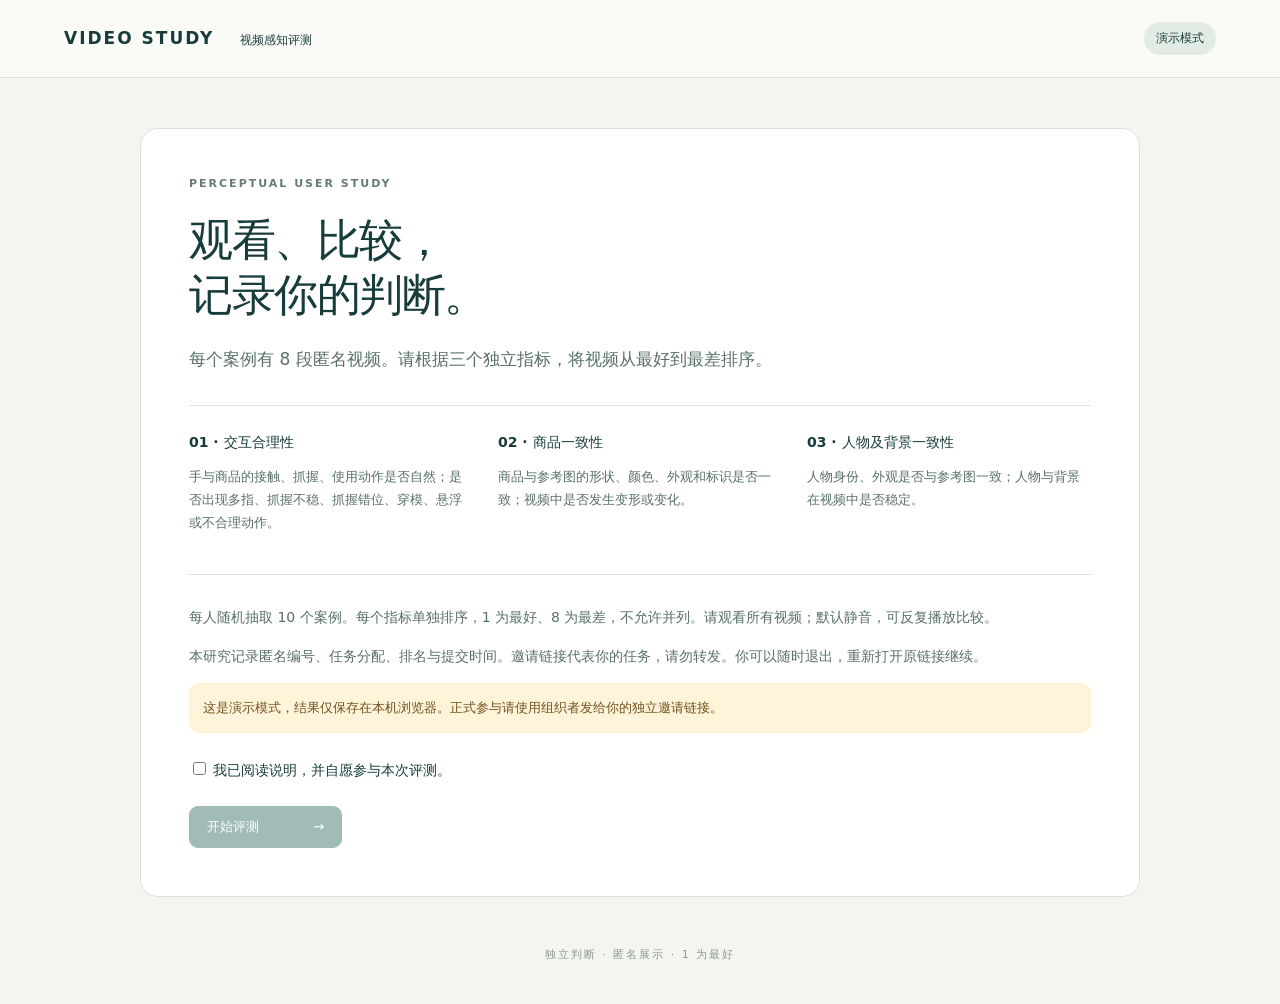
==== index.html @ 07107802 "Preload case videos and enable looping playback" ====
<!doctype html><html lang="zh-CN"><head><meta charset="utf-8"><meta name="viewport" content="width=device-width,initial-scale=1"><meta name="referrer" content="no-referrer"><title>视频感知评测 · Video Study</title><link rel="stylesheet" href="style.css"></head><body>
<header><a class="brand" href="index.html">VIDEO STUDY <span>视频感知评测</span></a><span id="mode" class="pill">连接中</span></header>
<main><section id="welcome" class="welcome panel"><div class="eyebrow">PERCEPTUAL USER STUDY</div><h1>观看、比较，<br>记录你的判断。</h1><p class="lead">每个案例有 8 段匿名视频。请根据三个独立指标，将视频从最好到最差排序。</p><div class="criteria"><article><b>01 · 交互合理性</b><p>手与商品的接触、抓握、使用动作是否自然；是否出现多指、抓握不稳、抓握错位、穿模、悬浮或不合理动作。</p></article><article><b>02 · 商品一致性</b><p>商品与参考图的形状、颜色、外观和标识是否一致；视频中是否发生变形或变化。</p></article><article><b>03 · 人物及背景一致性</b><p>人物身份、外观是否与参考图一致；人物与背景在视频中是否稳定。</p></article></div><p>每人随机抽取 10 个案例。每个指标单独排序，1 为最好、8 为最差，不允许并列。请观看所有视频；默认静音，可反复播放比较。</p><p>本研究记录匿名编号、任务分配、排名与提交时间。邀请链接代表你的任务，请勿转发。你可以随时退出，重新打开原链接继续。</p><div id="setup-note" class="notice" hidden></div><label class="consent"><input id="consent" type="checkbox"> 我已阅读说明，并自愿参与本次评测。</label><button id="start" class="primary" disabled>开始评测 <span>→</span></button></section>
<section id="study" hidden><div class="study-top"><div><div class="eyebrow" id="participant"></div><h1 id="case-title">案例 01</h1></div><div class="progress-box"><span id="progress-text"></span><progress id="progress" max="10" value="0"></progress></div></div><nav id="steps" aria-label="案例导航"></nav><div class="references panel"><div><span class="eyebrow">人物 / 背景参考</span><img id="human-ref" alt="人物和背景参考图"></div><div><span class="eyebrow">商品参考</span><img id="object-ref" alt="商品参考图"></div><div class="prompt"><span class="eyebrow">动作描述</span><p id="prompt"></p><button id="preload-all">预加载本例全部视频</button><button id="play-all">同步循环播放全部</button><button id="pause-all">暂停全部</button><p id="media-status" class="muted" role="status" aria-live="polite">可先预加载本例 8 段视频，再同步循环播放。</p><p class="muted">视频默认静音并循环播放；同步播放将从头开始。请在完整观看后，根据参考图独立判断。</p></div></div><div id="videos" class="videos"></div><div class="ranking-intro"><h2>分别完成三个排名</h2><p>每行从最好到最差选择 A–H，或使用“选为下一名”。三个指标互相独立。</p></div><div id="rankings" class="rankings"></div><div class="case-footer panel"><button id="prev">← 上一例</button><span id="save-status" role="status" aria-live="polite"></span><button id="next" class="primary">保存并继续 →</button></div><div class="finish-bar"><button id="download">下载我的答案备份</button><button id="finish" class="primary" disabled>最终提交全部结果</button></div></section>
<section id="done" class="panel welcome" hidden><div class="eyebrow">STUDY COMPLETE</div><h1>谢谢你的参与。</h1><p id="done-text"></p><button id="done-download">下载我的答案备份</button></section><p id="error" role="alert" hidden></p><footer>独立判断 · 匿名展示 · 1 为最好</footer></main><script src="config.js"></script><script src="cases.js"></script><script src="app.js?v=20261114-preload-loop"></script></body></html>
---- style.css ----
:root{font-family:Inter,"Noto Sans SC",system-ui,sans-serif;color:#183c3b;background:#f4f5f0;font-synthesis:none;--green:#17584e;--line:#dce2d9}*{box-sizing:border-box}body{margin:0}header{height:78px;padding:0 5%;display:flex;align-items:center;justify-content:space-between;border-bottom:1px solid var(--line);background:#fafbf7}.brand{font-size:17px;letter-spacing:2px;font-weight:800;text-decoration:none;color:inherit}.brand span{font-size:12px;letter-spacing:0;font-weight:400;margin-left:18px}.pill{font-size:12px;background:#e2ece5;padding:8px 12px;border-radius:30px}main{max-width:1450px;margin:42px auto;padding:0 28px}.panel{background:#fff;border:1px solid var(--line);border-radius:18px;padding:26px}.welcome{max-width:1000px;margin:50px auto;padding:48px}.eyebrow{font-size:11px;letter-spacing:2px;font-weight:700;color:#647d70}h1{font-size:44px;line-height:1.25;letter-spacing:-1.5px;margin:22px 0}h2{font-size:23px}p{font-size:14px;line-height:1.8;color:#58706a}.lead{font-size:17px;max-width:620px}.criteria{display:grid;grid-template-columns:repeat(3,1fr);gap:25px;border-block:1px solid var(--line);padding:26px 0;margin:30px 0}.criteria b{font-size:14px}.criteria p{font-size:13px}.consent{display:block;margin:26px 0;font-size:14px}input{accent-color:var(--green)}button{border:1px solid #cbd6cc;background:white;color:#254f45;border-radius:9px;padding:11px 17px;font:inherit;font-size:13px;cursor:pointer;transition:.15s}button:hover{background:#eef4ed}button:disabled{opacity:.4;cursor:not-allowed}.primary{background:var(--green);color:white;border-color:var(--green)}.primary:hover{background:#227064}.primary span{margin-left:50px}.notice{border-radius:9px;padding:14px;background:#fff3d9;color:#71531e;font-size:13px;line-height:1.7}.study-top{display:flex;justify-content:space-between;align-items:center}.study-top h1{font-size:32px;margin:12px 0}.progress-box{width:210px;font-size:12px}progress{width:100%;height:7px;accent-color:var(--green);display:block;margin-top:10px}#steps{display:flex;gap:8px;margin:15px 0 24px;flex-wrap:wrap}#steps button{width:42px;padding:9px 0}#steps .active{border:2px solid var(--green)}#steps .complete{background:#dfecdf}.references{display:grid;grid-template-columns:180px 180px 1fr;gap:24px;margin-bottom:25px}.references img{display:block;width:100%;height:170px;object-fit:contain;margin-top:12px;background:#f6f7f3;border-radius:8px}.prompt p{margin:12px 0}.muted{font-size:12px;color:#77867e}.videos{display:grid;grid-template-columns:repeat(4,1fr);gap:16px}.video-card{background:white;border:1px solid var(--line);border-radius:12px;overflow:hidden}.video-label{display:flex;justify-content:space-between;padding:12px 14px;align-items:center}.video-label b{font-size:16px}.watched{font-size:11px;color:#77867e}.video-card video{display:block;width:100%;aspect-ratio:1;object-fit:contain;background:#151e1b}.ranking-intro{margin-top:36px}.ranking-intro h2{margin-bottom:8px}.rankings{display:grid;grid-template-columns:repeat(3,1fr);gap:18px}.rank-panel{padding:20px}.rank-panel h3{font-size:16px;margin:0 0 10px}.rank-panel p{font-size:12px;min-height:45px}.rank-row{display:flex;align-items:center;gap:10px;margin:8px 0}.rank-row span{font-size:12px;width:52px;color:#788b80}.rank-row select{padding:8px;flex:1;border:1px solid var(--line);border-radius:6px;background:white;color:#244e40}.quick-picks{display:flex;gap:5px;flex-wrap:wrap;margin-top:14px}.quick-picks button{padding:7px 10px}.quick-picks button.used{opacity:.35}.rank-help{font-size:11px;color:#6e7f75}.case-footer{margin-top:25px;display:flex;justify-content:space-between;align-items:center;gap:12px}#save-status{font-size:12px;color:#587061}.finish-bar{display:flex;justify-content:flex-end;gap:14px;margin-top:20px}#error{background:#ffebe8;color:#a42c22;padding:18px;border-radius:10px;position:sticky;bottom:14px;z-index:20}footer{text-align:center;font-size:11px;letter-spacing:2px;color:#8b9b8d;margin:50px 0 20px}[hidden]{display:none!important}@media(max-width:1000px){.videos{grid-template-columns:repeat(2,1fr)}.rankings{grid-template-columns:1fr}.rank-panel p{min-height:0}}@media(max-width:650px){header{height:65px}.brand span{display:none}main{padding:0 14px;margin-top:24px}.welcome{padding:25px;margin-top:20px}h1{font-size:34px}.criteria{grid-template-columns:1fr;gap:10px}.references{grid-template-columns:1fr 1fr;padding:16px;gap:14px}.prompt{grid-column:1/-1}.references img{height:140px}.study-top{gap:15px}.progress-box{width:140px}.videos{gap:10px}.video-label{padding:9px}.case-footer{flex-wrap:wrap;padding:16px}.finish-bar{flex-direction:column}}

.prompt button{margin:0 6px 8px 0}#media-status{min-height:1.8em}
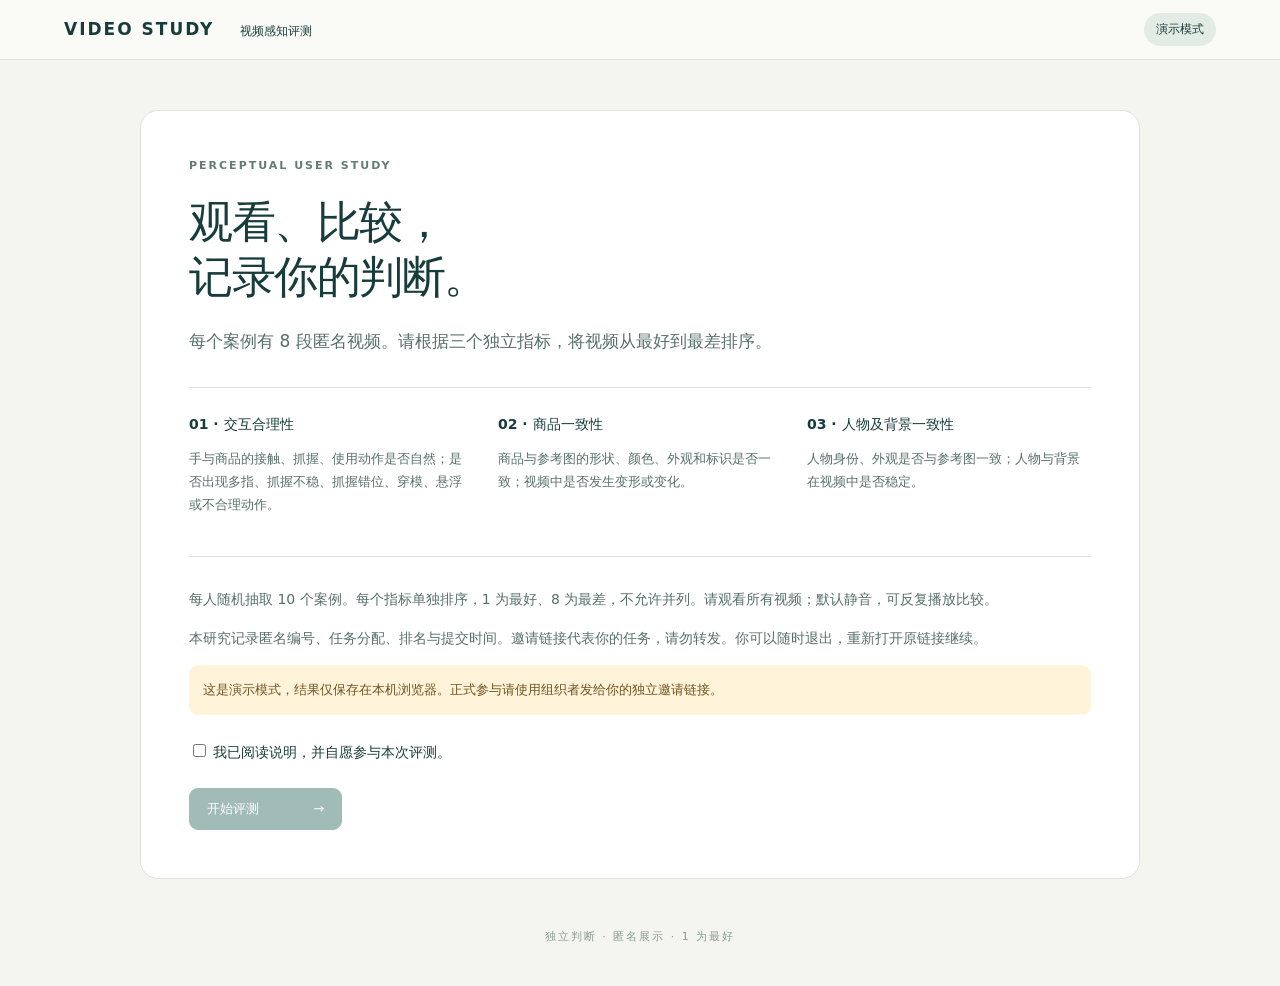
==== commit e1891665: "Place reference sidebar beside two rows of study videos" ====
--- a/index.html
+++ b/index.html
@@ -1,5 +1,5 @@
-<!doctype html><html lang="zh-CN"><head><meta charset="utf-8"><meta name="viewport" content="width=device-width,initial-scale=1"><meta name="referrer" content="no-referrer"><title>视频感知评测 · Video Study</title><link rel="stylesheet" href="style.css"></head><body>
+<!doctype html><html lang="zh-CN"><head><meta charset="utf-8"><meta name="viewport" content="width=device-width,initial-scale=1"><meta name="referrer" content="no-referrer"><title>视频感知评测 · Video Study</title><link rel="stylesheet" href="style.css?v=20261114-side-references"></head><body>
 <header><a class="brand" href="index.html">VIDEO STUDY <span>视频感知评测</span></a><span id="mode" class="pill">连接中</span></header>
 <main><section id="welcome" class="welcome panel"><div class="eyebrow">PERCEPTUAL USER STUDY</div><h1>观看、比较，<br>记录你的判断。</h1><p class="lead">每个案例有 8 段匿名视频。请根据三个独立指标，将视频从最好到最差排序。</p><div class="criteria"><article><b>01 · 交互合理性</b><p>手与商品的接触、抓握、使用动作是否自然；是否出现多指、抓握不稳、抓握错位、穿模、悬浮或不合理动作。</p></article><article><b>02 · 商品一致性</b><p>商品与参考图的形状、颜色、外观和标识是否一致；视频中是否发生变形或变化。</p></article><article><b>03 · 人物及背景一致性</b><p>人物身份、外观是否与参考图一致；人物与背景在视频中是否稳定。</p></article></div><p>每人随机抽取 10 个案例。每个指标单独排序，1 为最好、8 为最差，不允许并列。请观看所有视频；默认静音，可反复播放比较。</p><p>本研究记录匿名编号、任务分配、排名与提交时间。邀请链接代表你的任务，请勿转发。你可以随时退出，重新打开原链接继续。</p><div id="setup-note" class="notice" hidden></div><label class="consent"><input id="consent" type="checkbox"> 我已阅读说明，并自愿参与本次评测。</label><button id="start" class="primary" disabled>开始评测 <span>→</span></button></section>
-<section id="study" hidden><div class="study-top"><div><div class="eyebrow" id="participant"></div><h1 id="case-title">案例 01</h1></div><div class="progress-box"><span id="progress-text"></span><progress id="progress" max="10" value="0"></progress></div></div><nav id="steps" aria-label="案例导航"></nav><div class="references panel"><div><span class="eyebrow">人物 / 背景参考</span><img id="human-ref" alt="人物和背景参考图"></div><div><span class="eyebrow">商品参考</span><img id="object-ref" alt="商品参考图"></div><div class="prompt"><span class="eyebrow">动作描述</span><p id="prompt"></p><button id="preload-all">预加载本例全部视频</button><button id="play-all">同步循环播放全部</button><button id="pause-all">暂停全部</button><p id="media-status" class="muted" role="status" aria-live="polite">可先预加载本例 8 段视频，再同步循环播放。</p><p class="muted">视频默认静音并循环播放；同步播放将从头开始。请在完整观看后，根据参考图独立判断。</p></div></div><div id="videos" class="videos"></div><div class="ranking-intro"><h2>分别完成三个排名</h2><p>每行从最好到最差选择 A–H，或使用“选为下一名”。三个指标互相独立。</p></div><div id="rankings" class="rankings"></div><div class="case-footer panel"><button id="prev">← 上一例</button><span id="save-status" role="status" aria-live="polite"></span><button id="next" class="primary">保存并继续 →</button></div><div class="finish-bar"><button id="download">下载我的答案备份</button><button id="finish" class="primary" disabled>最终提交全部结果</button></div></section>
-<section id="done" class="panel welcome" hidden><div class="eyebrow">STUDY COMPLETE</div><h1>谢谢你的参与。</h1><p id="done-text"></p><button id="done-download">下载我的答案备份</button></section><p id="error" role="alert" hidden></p><footer>独立判断 · 匿名展示 · 1 为最好</footer></main><script src="config.js"></script><script src="cases.js"></script><script src="app.js?v=20261114-preload-loop"></script></body></html>
+<section id="study" hidden><div class="study-top"><div><div class="eyebrow" id="participant"></div><h1 id="case-title">案例 01</h1></div><div class="progress-box"><span id="progress-text"></span><progress id="progress" max="10" value="0"></progress></div></div><nav id="steps" aria-label="案例导航"></nav><div class="media-controls"><button id="preload-all">预加载本例全部视频</button><button id="play-all">同步循环播放全部</button><button id="pause-all">暂停全部</button><p id="media-status" class="muted" role="status" aria-live="polite">可先预加载本例 8 段视频，再同步循环播放。</p><p class="muted">视频默认静音并循环播放；同步播放将从头开始。请在完整观看后，根据参考图独立判断。</p></div><div class="comparison-grid"><div class="references panel"><div><span class="eyebrow">人物 / 背景参考</span><img id="human-ref" alt="人物和背景参考图"></div><div><span class="eyebrow">商品参考</span><img id="object-ref" alt="商品参考图"></div></div><div id="videos" class="videos"></div></div><div class="ranking-intro"><h2>分别完成三个排名</h2><p>每行从最好到最差选择 A–H，或使用“选为下一名”。三个指标互相独立。</p></div><div id="rankings" class="rankings"></div><div class="case-footer panel"><button id="prev">← 上一例</button><span id="save-status" role="status" aria-live="polite"></span><button id="next" class="primary">保存并继续 →</button></div><div class="finish-bar"><button id="download">下载我的答案备份</button><button id="finish" class="primary" disabled>最终提交全部结果</button></div></section>
+<section id="done" class="panel welcome" hidden><div class="eyebrow">STUDY COMPLETE</div><h1>谢谢你的参与。</h1><p id="done-text"></p><button id="done-download">下载我的答案备份</button></section><p id="error" role="alert" hidden></p><footer>独立判断 · 匿名展示 · 1 为最好</footer></main><script src="config.js"></script><script src="cases.js"></script><script src="app.js?v=20261114-side-references"></script></body></html>
--- a/style.css
+++ b/style.css
@@ -1,3 +1,29 @@
-:root{font-family:Inter,"Noto Sans SC",system-ui,sans-serif;color:#183c3b;background:#f4f5f0;font-synthesis:none;--green:#17584e;--line:#dce2d9}*{box-sizing:border-box}body{margin:0}header{height:78px;padding:0 5%;display:flex;align-items:center;justify-content:space-between;border-bottom:1px solid var(--line);background:#fafbf7}.brand{font-size:17px;letter-spacing:2px;font-weight:800;text-decoration:none;color:inherit}.brand span{font-size:12px;letter-spacing:0;font-weight:400;margin-left:18px}.pill{font-size:12px;background:#e2ece5;padding:8px 12px;border-radius:30px}main{max-width:1450px;margin:42px auto;padding:0 28px}.panel{background:#fff;border:1px solid var(--line);border-radius:18px;padding:26px}.welcome{max-width:1000px;margin:50px auto;padding:48px}.eyebrow{font-size:11px;letter-spacing:2px;font-weight:700;color:#647d70}h1{font-size:44px;line-height:1.25;letter-spacing:-1.5px;margin:22px 0}h2{font-size:23px}p{font-size:14px;line-height:1.8;color:#58706a}.lead{font-size:17px;max-width:620px}.criteria{display:grid;grid-template-columns:repeat(3,1fr);gap:25px;border-block:1px solid var(--line);padding:26px 0;margin:30px 0}.criteria b{font-size:14px}.criteria p{font-size:13px}.consent{display:block;margin:26px 0;font-size:14px}input{accent-color:var(--green)}button{border:1px solid #cbd6cc;background:white;color:#254f45;border-radius:9px;padding:11px 17px;font:inherit;font-size:13px;cursor:pointer;transition:.15s}button:hover{background:#eef4ed}button:disabled{opacity:.4;cursor:not-allowed}.primary{background:var(--green);color:white;border-color:var(--green)}.primary:hover{background:#227064}.primary span{margin-left:50px}.notice{border-radius:9px;padding:14px;background:#fff3d9;color:#71531e;font-size:13px;line-height:1.7}.study-top{display:flex;justify-content:space-between;align-items:center}.study-top h1{font-size:32px;margin:12px 0}.progress-box{width:210px;font-size:12px}progress{width:100%;height:7px;accent-color:var(--green);display:block;margin-top:10px}#steps{display:flex;gap:8px;margin:15px 0 24px;flex-wrap:wrap}#steps button{width:42px;padding:9px 0}#steps .active{border:2px solid var(--green)}#steps .complete{background:#dfecdf}.references{display:grid;grid-template-columns:180px 180px 1fr;gap:24px;margin-bottom:25px}.references img{display:block;width:100%;height:170px;object-fit:contain;margin-top:12px;background:#f6f7f3;border-radius:8px}.prompt p{margin:12px 0}.muted{font-size:12px;color:#77867e}.videos{display:grid;grid-template-columns:repeat(4,1fr);gap:16px}.video-card{background:white;border:1px solid var(--line);border-radius:12px;overflow:hidden}.video-label{display:flex;justify-content:space-between;padding:12px 14px;align-items:center}.video-label b{font-size:16px}.watched{font-size:11px;color:#77867e}.video-card video{display:block;width:100%;aspect-ratio:1;object-fit:contain;background:#151e1b}.ranking-intro{margin-top:36px}.ranking-intro h2{margin-bottom:8px}.rankings{display:grid;grid-template-columns:repeat(3,1fr);gap:18px}.rank-panel{padding:20px}.rank-panel h3{font-size:16px;margin:0 0 10px}.rank-panel p{font-size:12px;min-height:45px}.rank-row{display:flex;align-items:center;gap:10px;margin:8px 0}.rank-row span{font-size:12px;width:52px;color:#788b80}.rank-row select{padding:8px;flex:1;border:1px solid var(--line);border-radius:6px;background:white;color:#244e40}.quick-picks{display:flex;gap:5px;flex-wrap:wrap;margin-top:14px}.quick-picks button{padding:7px 10px}.quick-picks button.used{opacity:.35}.rank-help{font-size:11px;color:#6e7f75}.case-footer{margin-top:25px;display:flex;justify-content:space-between;align-items:center;gap:12px}#save-status{font-size:12px;color:#587061}.finish-bar{display:flex;justify-content:flex-end;gap:14px;margin-top:20px}#error{background:#ffebe8;color:#a42c22;padding:18px;border-radius:10px;position:sticky;bottom:14px;z-index:20}footer{text-align:center;font-size:11px;letter-spacing:2px;color:#8b9b8d;margin:50px 0 20px}[hidden]{display:none!important}@media(max-width:1000px){.videos{grid-template-columns:repeat(2,1fr)}.rankings{grid-template-columns:1fr}.rank-panel p{min-height:0}}@media(max-width:650px){header{height:65px}.brand span{display:none}main{padding:0 14px;margin-top:24px}.welcome{padding:25px;margin-top:20px}h1{font-size:34px}.criteria{grid-template-columns:1fr;gap:10px}.references{grid-template-columns:1fr 1fr;padding:16px;gap:14px}.prompt{grid-column:1/-1}.references img{height:140px}.study-top{gap:15px}.progress-box{width:140px}.videos{gap:10px}.video-label{padding:9px}.case-footer{flex-wrap:wrap;padding:16px}.finish-bar{flex-direction:column}}
+:root{font-family:Inter,"Noto Sans SC",system-ui,sans-serif;color:#183c3b;background:#f4f5f0;font-synthesis:none;--green:#17584e;--line:#dce2d9}*{box-sizing:border-box}body{margin:0}header{height:78px;padding:0 5%;display:flex;align-items:center;justify-content:space-between;border-bottom:1px solid var(--line);background:#fafbf7}.brand{font-size:17px;letter-spacing:2px;font-weight:800;text-decoration:none;color:inherit}.brand span{font-size:12px;letter-spacing:0;font-weight:400;margin-left:18px}.pill{font-size:12px;background:#e2ece5;padding:8px 12px;border-radius:30px}main{max-width:1450px;margin:42px auto;padding:0 28px}.panel{background:#fff;border:1px solid var(--line);border-radius:18px;padding:26px}.welcome{max-width:1000px;margin:50px auto;padding:48px}.eyebrow{font-size:11px;letter-spacing:2px;font-weight:700;color:#647d70}h1{font-size:44px;line-height:1.25;letter-spacing:-1.5px;margin:22px 0}h2{font-size:23px}p{font-size:14px;line-height:1.8;color:#58706a}.lead{font-size:17px;max-width:620px}.criteria{display:grid;grid-template-columns:repeat(3,1fr);gap:25px;border-block:1px solid var(--line);padding:26px 0;margin:30px 0}.criteria b{font-size:14px}.criteria p{font-size:13px}.consent{display:block;margin:26px 0;font-size:14px}input{accent-color:var(--green)}button{border:1px solid #cbd6cc;background:white;color:#254f45;border-radius:9px;padding:11px 17px;font:inherit;font-size:13px;cursor:pointer;transition:.15s}button:hover{background:#eef4ed}button:disabled{opacity:.4;cursor:not-allowed}.primary{background:var(--green);color:white;border-color:var(--green)}.primary:hover{background:#227064}.primary span{margin-left:50px}.notice{border-radius:9px;padding:14px;background:#fff3d9;color:#71531e;font-size:13px;line-height:1.7}.study-top{display:flex;justify-content:space-between;align-items:center}.study-top h1{font-size:32px;margin:12px 0}.progress-box{width:210px;font-size:12px}progress{width:100%;height:7px;accent-color:var(--green);display:block;margin-top:10px}#steps{display:flex;gap:8px;margin:15px 0 24px;flex-wrap:wrap}#steps button{width:42px;padding:9px 0}#steps .active{border:2px solid var(--green)}#steps .complete{background:#dfecdf}.references{display:grid;grid-template-columns:repeat(2,minmax(0,1fr));gap:24px;margin-bottom:25px}.references img{display:block;width:100%;height:320px;object-fit:contain;margin-top:12px;background:#f6f7f3;border-radius:8px}.media-controls{grid-column:1/-1;border-top:1px solid var(--line);padding-top:18px}.media-controls p{margin:8px 0}.muted{font-size:12px;color:#77867e}.videos{display:grid;grid-template-columns:repeat(4,1fr);gap:16px}.video-card{background:white;border:1px solid var(--line);border-radius:12px;overflow:hidden}.video-label{display:flex;justify-content:space-between;padding:12px 14px;align-items:center}.video-label b{font-size:16px}.watched{font-size:11px;color:#77867e}.video-card video{display:block;width:100%;aspect-ratio:1;object-fit:contain;background:#151e1b}.ranking-intro{margin-top:36px}.ranking-intro h2{margin-bottom:8px}.rankings{display:grid;grid-template-columns:repeat(3,1fr);gap:18px}.rank-panel{padding:20px}.rank-panel h3{font-size:16px;margin:0 0 10px}.rank-panel p{font-size:12px;min-height:45px}.rank-row{display:flex;align-items:center;gap:10px;margin:8px 0}.rank-row span{font-size:12px;width:52px;color:#788b80}.rank-row select{padding:8px;flex:1;border:1px solid var(--line);border-radius:6px;background:white;color:#244e40}.quick-picks{display:flex;gap:5px;flex-wrap:wrap;margin-top:14px}.quick-picks button{padding:7px 10px}.quick-picks button.used{opacity:.35}.rank-help{font-size:11px;color:#6e7f75}.case-footer{margin-top:25px;display:flex;justify-content:space-between;align-items:center;gap:12px}#save-status{font-size:12px;color:#587061}.finish-bar{display:flex;justify-content:flex-end;gap:14px;margin-top:20px}#error{background:#ffebe8;color:#a42c22;padding:18px;border-radius:10px;position:sticky;bottom:14px;z-index:20}footer{text-align:center;font-size:11px;letter-spacing:2px;color:#8b9b8d;margin:50px 0 20px}[hidden]{display:none!important}@media(max-width:1000px){.videos{grid-template-columns:repeat(2,1fr)}.rankings{grid-template-columns:1fr}.rank-panel p{min-height:0}}@media(max-width:650px){header{height:65px}.brand span{display:none}main{padding:0 14px;margin-top:24px}.welcome{padding:25px;margin-top:20px}h1{font-size:34px}.criteria{grid-template-columns:1fr;gap:10px}.references{grid-template-columns:1fr 1fr;padding:16px;gap:14px}.references img{height:240px}.study-top{gap:15px}.progress-box{width:140px}.videos{gap:10px}.video-label{padding:9px}.case-footer{flex-wrap:wrap;padding:16px}.finish-bar{flex-direction:column}}
 
-.prompt button{margin:0 6px 8px 0}#media-status{min-height:1.8em}
+.media-controls button{margin:0 6px 8px 0}#media-status{min-height:1.8em}
+
+/* Keep both reference images beside the two rows of anonymous videos. */
+main{max-width:1680px;margin-top:20px}
+header{height:60px}
+.study-top h1{font-size:27px;margin:6px 0}
+#steps{margin:10px 0 14px}
+.media-controls{border:0;padding:0;margin-bottom:12px}
+.media-controls p{display:inline-block;margin:0 14px 4px 0;font-size:11px}
+.media-controls button{padding:9px 13px;margin-bottom:5px}
+.comparison-grid{display:grid;grid-template-columns:clamp(180px,19vw,270px) minmax(0,1fr);gap:16px;height:clamp(380px,calc(100svh - 290px),660px)}
+.comparison-grid .references{grid-template-columns:minmax(0,1fr);grid-template-rows:repeat(2,minmax(0,1fr));gap:14px;margin:0;padding:14px;min-height:0}
+.comparison-grid .references>div{display:flex;flex-direction:column;min-height:0}
+.comparison-grid .references img{flex:1;min-height:0;height:0;margin-top:8px}
+.comparison-grid .videos{grid-template-columns:repeat(4,minmax(0,1fr));grid-template-rows:repeat(2,minmax(0,1fr));gap:12px;min-width:0;min-height:0}
+.comparison-grid .video-card{display:flex;flex-direction:column;min-width:0;min-height:0}
+.comparison-grid .video-label{padding:9px 10px;gap:4px;flex-shrink:0}
+.comparison-grid .video-card video{flex:1;min-height:0;height:0;aspect-ratio:auto}
+@media(max-width:1100px){.comparison-grid{grid-template-columns:180px minmax(0,1fr)}.comparison-grid .video-label{flex-wrap:wrap}.comparison-grid .watched{font-size:10px}}
+@media(max-width:900px){
+ .comparison-grid{grid-template-columns:minmax(0,1fr);height:auto}
+ .comparison-grid .references{grid-template-columns:repeat(2,minmax(0,1fr));grid-template-rows:auto}
+ .comparison-grid .references img{flex:none;height:240px}
+ .comparison-grid .videos{grid-template-columns:repeat(2,minmax(0,1fr));grid-template-rows:none;grid-auto-rows:auto}
+ .comparison-grid .video-card video{flex:none;height:auto;aspect-ratio:1}
+ .media-controls p{display:block}
+}
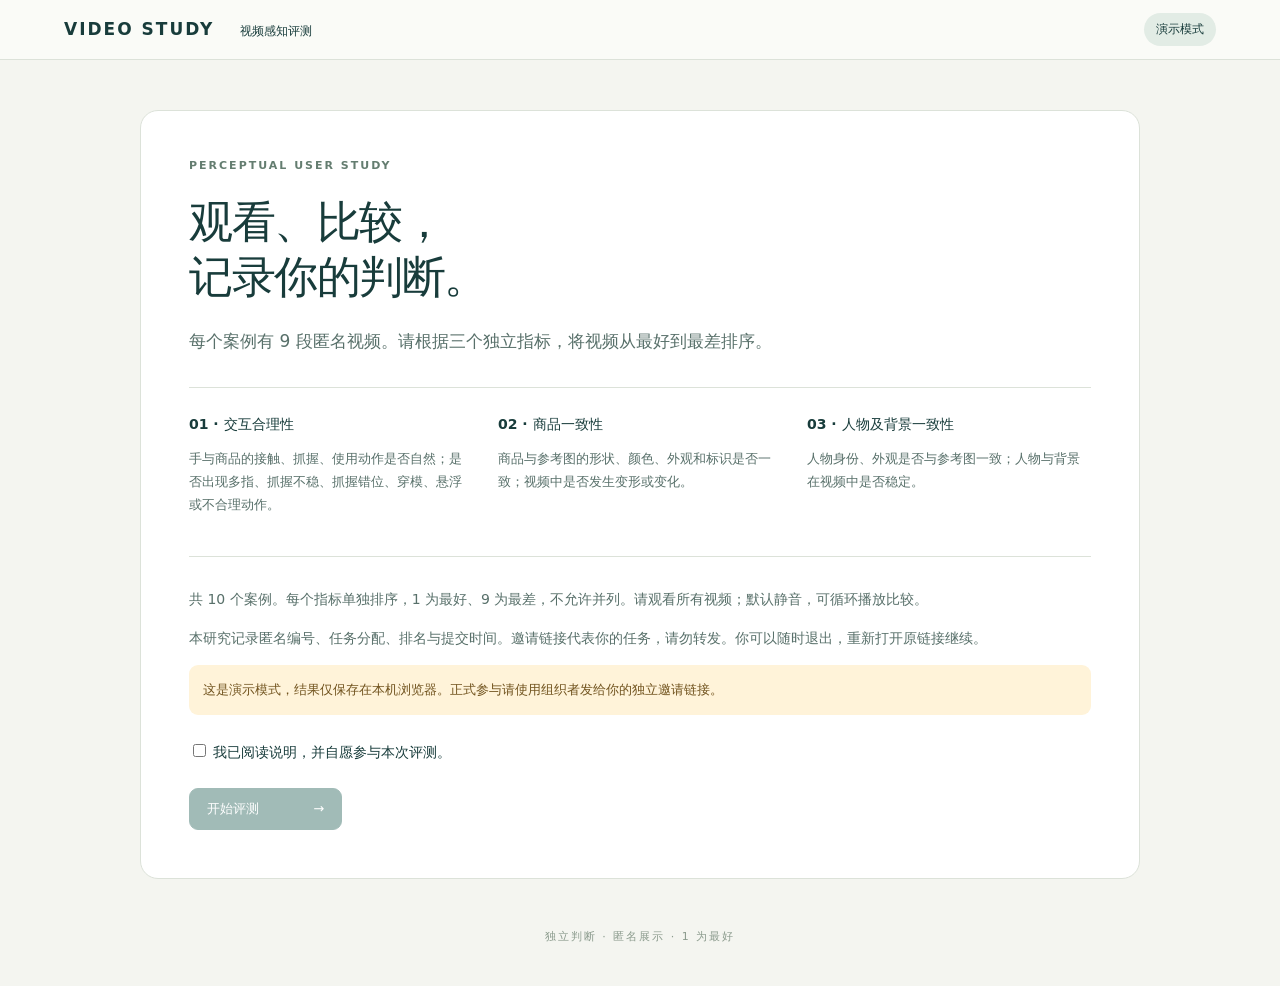
==== commit f9b22fe4: "Support separate nine-method cohort with anonymous teacher videos" ====
--- a/index.html
+++ b/index.html
@@ -1,5 +1,5 @@
-<!doctype html><html lang="zh-CN"><head><meta charset="utf-8"><meta name="viewport" content="width=device-width,initial-scale=1"><meta name="referrer" content="no-referrer"><title>视频感知评测 · Video Study</title><link rel="stylesheet" href="style.css?v=20261114-side-references"></head><body>
+<!doctype html><html lang="zh-CN"><head><meta charset="utf-8"><meta name="viewport" content="width=device-width,initial-scale=1"><meta name="referrer" content="no-referrer"><title>视频感知评测 · Video Study</title><link rel="stylesheet" href="style.css?v=20261115-methods9"></head><body>
 <header><a class="brand" href="index.html">VIDEO STUDY <span>视频感知评测</span></a><span id="mode" class="pill">连接中</span></header>
-<main><section id="welcome" class="welcome panel"><div class="eyebrow">PERCEPTUAL USER STUDY</div><h1>观看、比较，<br>记录你的判断。</h1><p class="lead">每个案例有 8 段匿名视频。请根据三个独立指标，将视频从最好到最差排序。</p><div class="criteria"><article><b>01 · 交互合理性</b><p>手与商品的接触、抓握、使用动作是否自然；是否出现多指、抓握不稳、抓握错位、穿模、悬浮或不合理动作。</p></article><article><b>02 · 商品一致性</b><p>商品与参考图的形状、颜色、外观和标识是否一致；视频中是否发生变形或变化。</p></article><article><b>03 · 人物及背景一致性</b><p>人物身份、外观是否与参考图一致；人物与背景在视频中是否稳定。</p></article></div><p>每人随机抽取 10 个案例。每个指标单独排序，1 为最好、8 为最差，不允许并列。请观看所有视频；默认静音，可反复播放比较。</p><p>本研究记录匿名编号、任务分配、排名与提交时间。邀请链接代表你的任务，请勿转发。你可以随时退出，重新打开原链接继续。</p><div id="setup-note" class="notice" hidden></div><label class="consent"><input id="consent" type="checkbox"> 我已阅读说明，并自愿参与本次评测。</label><button id="start" class="primary" disabled>开始评测 <span>→</span></button></section>
-<section id="study" hidden><div class="study-top"><div><div class="eyebrow" id="participant"></div><h1 id="case-title">案例 01</h1></div><div class="progress-box"><span id="progress-text"></span><progress id="progress" max="10" value="0"></progress></div></div><nav id="steps" aria-label="案例导航"></nav><div class="media-controls"><button id="preload-all">预加载本例全部视频</button><button id="play-all">同步循环播放全部</button><button id="pause-all">暂停全部</button><p id="media-status" class="muted" role="status" aria-live="polite">可先预加载本例 8 段视频，再同步循环播放。</p><p class="muted">视频默认静音并循环播放；同步播放将从头开始。请在完整观看后，根据参考图独立判断。</p></div><div class="comparison-grid"><div class="references panel"><div><span class="eyebrow">人物 / 背景参考</span><img id="human-ref" alt="人物和背景参考图"></div><div><span class="eyebrow">商品参考</span><img id="object-ref" alt="商品参考图"></div></div><div id="videos" class="videos"></div></div><div class="ranking-intro"><h2>分别完成三个排名</h2><p>每行从最好到最差选择 A–H，或使用“选为下一名”。三个指标互相独立。</p></div><div id="rankings" class="rankings"></div><div class="case-footer panel"><button id="prev">← 上一例</button><span id="save-status" role="status" aria-live="polite"></span><button id="next" class="primary">保存并继续 →</button></div><div class="finish-bar"><button id="download">下载我的答案备份</button><button id="finish" class="primary" disabled>最终提交全部结果</button></div></section>
-<section id="done" class="panel welcome" hidden><div class="eyebrow">STUDY COMPLETE</div><h1>谢谢你的参与。</h1><p id="done-text"></p><button id="done-download">下载我的答案备份</button></section><p id="error" role="alert" hidden></p><footer>独立判断 · 匿名展示 · 1 为最好</footer></main><script src="config.js"></script><script src="cases.js"></script><script src="app.js?v=20261114-side-references"></script></body></html>
+<main><section id="welcome" class="welcome panel"><div class="eyebrow">PERCEPTUAL USER STUDY</div><h1>观看、比较，<br>记录你的判断。</h1><p class="lead">每个案例有 8 段匿名视频。请根据三个独立指标，将视频从最好到最差排序。</p><div class="criteria"><article><b>01 · 交互合理性</b><p>手与商品的接触、抓握、使用动作是否自然；是否出现多指、抓握不稳、抓握错位、穿模、悬浮或不合理动作。</p></article><article><b>02 · 商品一致性</b><p>商品与参考图的形状、颜色、外观和标识是否一致；视频中是否发生变形或变化。</p></article><article><b>03 · 人物及背景一致性</b><p>人物身份、外观是否与参考图一致；人物与背景在视频中是否稳定。</p></article></div><p id="instructions">每人随机抽取 10 个案例。每个指标单独排序，1 为最好、8 为最差，不允许并列。请观看所有视频；默认静音，可反复播放比较。</p><p>本研究记录匿名编号、任务分配、排名与提交时间。邀请链接代表你的任务，请勿转发。你可以随时退出，重新打开原链接继续。</p><div id="setup-note" class="notice" hidden></div><label class="consent"><input id="consent" type="checkbox"> 我已阅读说明，并自愿参与本次评测。</label><button id="start" class="primary" disabled>开始评测 <span>→</span></button></section>
+<section id="study" hidden><div class="study-top"><div><div class="eyebrow" id="participant"></div><h1 id="case-title">案例 01</h1></div><div class="progress-box"><span id="progress-text"></span><progress id="progress" max="10" value="0"></progress></div></div><nav id="steps" aria-label="案例导航"></nav><div class="media-controls"><button id="preload-all">预加载本例全部视频</button><button id="play-all">同步循环播放全部</button><button id="pause-all">暂停全部</button><p id="media-status" class="muted" role="status" aria-live="polite">可先预加载本例 8 段视频，再同步循环播放。</p><p class="muted">视频默认静音并循环播放；同步播放将从头开始。请在完整观看后，根据参考图独立判断。</p></div><div class="comparison-grid"><div class="references panel"><div><span class="eyebrow">人物 / 背景参考</span><img id="human-ref" alt="人物和背景参考图"></div><div><span class="eyebrow">商品参考</span><img id="object-ref" alt="商品参考图"></div></div><div id="videos" class="videos"></div></div><div class="ranking-intro"><h2>分别完成三个排名</h2><p id="ranking-instructions">每行从最好到最差选择 A–H，或使用“选为下一名”。三个指标互相独立。</p></div><div id="rankings" class="rankings"></div><div class="case-footer panel"><button id="prev">← 上一例</button><span id="save-status" role="status" aria-live="polite"></span><button id="next" class="primary">保存并继续 →</button></div><div class="finish-bar"><button id="download">下载我的答案备份</button><button id="finish" class="primary" disabled>最终提交全部结果</button></div></section>
+<section id="done" class="panel welcome" hidden><div class="eyebrow">STUDY COMPLETE</div><h1>谢谢你的参与。</h1><p id="done-text"></p><button id="done-download">下载我的答案备份</button></section><p id="error" role="alert" hidden></p><footer>独立判断 · 匿名展示 · 1 为最好</footer></main><script src="config.js?v=20261114-backend"></script><script src="cases.js?v=20261115-methods9"></script><script src="app.js?v=20261115-methods9"></script></body></html>
--- a/style.css
+++ b/style.css
@@ -27,3 +27,8 @@
  .comparison-grid .video-card video{flex:none;height:auto;aspect-ratio:1}
  .media-controls p{display:block}
 }
+
+/* Nine-method cohort: three columns and three rows alongside references. */
+.comparison-grid.nine-methods{height:clamp(540px,calc(100svh - 265px),900px);grid-template-columns:clamp(180px,18vw,250px) minmax(0,1fr)}
+.comparison-grid.nine-methods .videos{grid-template-columns:repeat(3,minmax(0,1fr));grid-template-rows:repeat(3,minmax(0,1fr))}
+@media(max-width:900px){.comparison-grid.nine-methods{grid-template-columns:minmax(0,1fr);height:auto}.comparison-grid.nine-methods .videos{grid-template-columns:repeat(3,minmax(0,1fr));grid-template-rows:none;grid-auto-rows:auto}.comparison-grid.nine-methods .video-card video{aspect-ratio:3/4}.comparison-grid.nine-methods .video-label{padding:6px;gap:3px}.comparison-grid.nine-methods .video-label b{font-size:13px}}
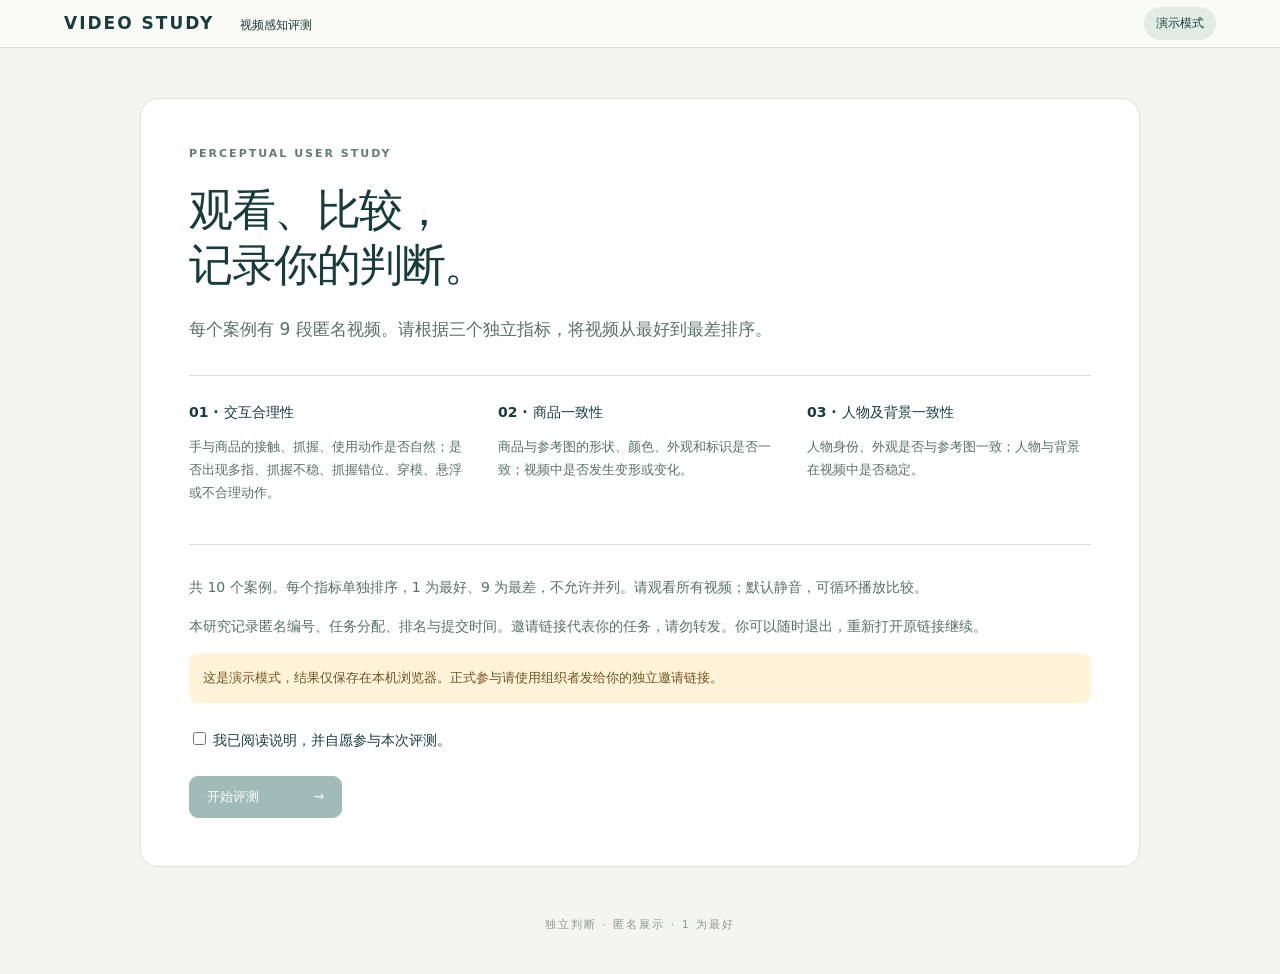
==== commit 489d90ee: "Add one-screen comparison mode with larger available viewing area" ====
--- a/index.html
+++ b/index.html
@@ -1,5 +1,5 @@
-<!doctype html><html lang="zh-CN"><head><meta charset="utf-8"><meta name="viewport" content="width=device-width,initial-scale=1"><meta name="referrer" content="no-referrer"><title>视频感知评测 · Video Study</title><link rel="stylesheet" href="style.css?v=20261115-methods9"></head><body>
+<!doctype html><html lang="zh-CN"><head><meta charset="utf-8"><meta name="viewport" content="width=device-width,initial-scale=1"><meta name="referrer" content="no-referrer"><title>视频感知评测 · Video Study</title><link rel="stylesheet" href="style.css?v=20261115-screen-comparison"></head><body>
 <header><a class="brand" href="index.html">VIDEO STUDY <span>视频感知评测</span></a><span id="mode" class="pill">连接中</span></header>
 <main><section id="welcome" class="welcome panel"><div class="eyebrow">PERCEPTUAL USER STUDY</div><h1>观看、比较，<br>记录你的判断。</h1><p class="lead">每个案例有 8 段匿名视频。请根据三个独立指标，将视频从最好到最差排序。</p><div class="criteria"><article><b>01 · 交互合理性</b><p>手与商品的接触、抓握、使用动作是否自然；是否出现多指、抓握不稳、抓握错位、穿模、悬浮或不合理动作。</p></article><article><b>02 · 商品一致性</b><p>商品与参考图的形状、颜色、外观和标识是否一致；视频中是否发生变形或变化。</p></article><article><b>03 · 人物及背景一致性</b><p>人物身份、外观是否与参考图一致；人物与背景在视频中是否稳定。</p></article></div><p id="instructions">每人随机抽取 10 个案例。每个指标单独排序，1 为最好、8 为最差，不允许并列。请观看所有视频；默认静音，可反复播放比较。</p><p>本研究记录匿名编号、任务分配、排名与提交时间。邀请链接代表你的任务，请勿转发。你可以随时退出，重新打开原链接继续。</p><div id="setup-note" class="notice" hidden></div><label class="consent"><input id="consent" type="checkbox"> 我已阅读说明，并自愿参与本次评测。</label><button id="start" class="primary" disabled>开始评测 <span>→</span></button></section>
-<section id="study" hidden><div class="study-top"><div><div class="eyebrow" id="participant"></div><h1 id="case-title">案例 01</h1></div><div class="progress-box"><span id="progress-text"></span><progress id="progress" max="10" value="0"></progress></div></div><nav id="steps" aria-label="案例导航"></nav><div class="media-controls"><button id="preload-all">预加载本例全部视频</button><button id="play-all">同步循环播放全部</button><button id="pause-all">暂停全部</button><p id="media-status" class="muted" role="status" aria-live="polite">可先预加载本例 8 段视频，再同步循环播放。</p><p class="muted">视频默认静音并循环播放；同步播放将从头开始。请在完整观看后，根据参考图独立判断。</p></div><div class="comparison-grid"><div class="references panel"><div><span class="eyebrow">人物 / 背景参考</span><img id="human-ref" alt="人物和背景参考图"></div><div><span class="eyebrow">商品参考</span><img id="object-ref" alt="商品参考图"></div></div><div id="videos" class="videos"></div></div><div class="ranking-intro"><h2>分别完成三个排名</h2><p id="ranking-instructions">每行从最好到最差选择 A–H，或使用“选为下一名”。三个指标互相独立。</p></div><div id="rankings" class="rankings"></div><div class="case-footer panel"><button id="prev">← 上一例</button><span id="save-status" role="status" aria-live="polite"></span><button id="next" class="primary">保存并继续 →</button></div><div class="finish-bar"><button id="download">下载我的答案备份</button><button id="finish" class="primary" disabled>最终提交全部结果</button></div></section>
-<section id="done" class="panel welcome" hidden><div class="eyebrow">STUDY COMPLETE</div><h1>谢谢你的参与。</h1><p id="done-text"></p><button id="done-download">下载我的答案备份</button></section><p id="error" role="alert" hidden></p><footer>独立判断 · 匿名展示 · 1 为最好</footer></main><script src="config.js?v=20261114-backend"></script><script src="cases.js?v=20261115-methods9"></script><script src="app.js?v=20261115-methods9"></script></body></html>
+<section id="study" hidden><div class="study-top"><div><div class="eyebrow" id="participant"></div><h1 id="case-title">案例 01</h1></div><div class="progress-box"><span id="progress-text"></span><progress id="progress" max="10" value="0"></progress></div></div><nav id="steps" aria-label="案例导航"></nav><div class="media-controls"><button id="focus-compare" type="button" aria-pressed="false">一屏对比</button><button id="preload-all">预加载本例全部视频</button><button id="play-all">同步循环播放全部</button><button id="pause-all">暂停全部</button><p id="media-status" class="muted" role="status" aria-live="polite">可先预加载本例 8 段视频，再同步循环播放。</p><p class="muted">视频默认静音并循环播放；同步播放将从头开始。请在完整观看后，根据参考图独立判断。</p></div><div class="comparison-grid"><div class="references panel"><div><span class="eyebrow">人物 / 背景参考</span><img id="human-ref" alt="人物和背景参考图"></div><div><span class="eyebrow">商品参考</span><img id="object-ref" alt="商品参考图"></div></div><div id="videos" class="videos"></div></div><div class="ranking-intro"><h2>分别完成三个排名</h2><p id="ranking-instructions">每行从最好到最差选择 A–H，或使用“选为下一名”。三个指标互相独立。</p></div><div id="rankings" class="rankings"></div><div class="case-footer panel"><button id="prev">← 上一例</button><span id="save-status" role="status" aria-live="polite"></span><button id="next" class="primary">保存并继续 →</button></div><div class="finish-bar"><button id="download">下载我的答案备份</button><button id="finish" class="primary" disabled>最终提交全部结果</button></div></section>
+<section id="done" class="panel welcome" hidden><div class="eyebrow">STUDY COMPLETE</div><h1>谢谢你的参与。</h1><p id="done-text"></p><button id="done-download">下载我的答案备份</button></section><p id="error" role="alert" hidden></p><footer>独立判断 · 匿名展示 · 1 为最好</footer></main><script src="config.js?v=20261114-backend"></script><script src="cases.js?v=20261115-screen-comparison"></script><script src="app.js?v=20261115-screen-comparison"></script></body></html>
--- a/style.css
+++ b/style.css
@@ -32,3 +32,41 @@
 .comparison-grid.nine-methods{height:clamp(540px,calc(100svh - 265px),900px);grid-template-columns:clamp(180px,18vw,250px) minmax(0,1fr)}
 .comparison-grid.nine-methods .videos{grid-template-columns:repeat(3,minmax(0,1fr));grid-template-rows:repeat(3,minmax(0,1fr))}
 @media(max-width:900px){.comparison-grid.nine-methods{grid-template-columns:minmax(0,1fr);height:auto}.comparison-grid.nine-methods .videos{grid-template-columns:repeat(3,minmax(0,1fr));grid-template-rows:none;grid-auto-rows:auto}.comparison-grid.nine-methods .video-card video{aspect-ratio:3/4}.comparison-grid.nine-methods .video-label{padding:6px;gap:3px}.comparison-grid.nine-methods .video-label b{font-size:13px}}
+
+/* Prioritize readable video detail over fitting all three rows into one viewport. */
+.comparison-grid.nine-methods{height:auto;align-items:start;grid-template-columns:clamp(210px,18vw,260px) minmax(0,1fr);gap:14px}
+.comparison-grid.nine-methods .videos{grid-template-rows:repeat(3,auto);gap:14px}
+.comparison-grid.nine-methods .video-card video{flex:none;height:auto;aspect-ratio:1;object-fit:contain}
+.comparison-grid.nine-methods .references{position:sticky;top:16px;height:min(760px,calc(100svh - 32px));align-self:start}
+@media(max-width:900px){
+ .comparison-grid.nine-methods{grid-template-columns:minmax(0,1fr)}
+ .comparison-grid.nine-methods .references{position:static;height:auto}
+ .comparison-grid.nine-methods .video-card video{aspect-ratio:3/4}
+}
+@media(max-width:650px){.comparison-grid.nine-methods .videos{grid-template-columns:repeat(2,minmax(0,1fr));grid-template-rows:none;gap:10px}}
+
+/* Balanced overview, with an optional distraction-free comparison using the viewport. */
+@media(min-width:901px){
+ header{height:48px}
+ main{margin-top:10px}
+ .study-top h1{font-size:24px;margin:4px 0}
+ #steps{margin:8px 0 10px}
+ #steps button{padding:6px 0;width:36px}
+ .media-controls{margin-bottom:8px}
+ .media-controls p{font-size:10px;line-height:1.5}
+ .comparison-grid.nine-methods{height:clamp(600px,calc(100svh - 220px),1100px);align-items:stretch;gap:10px}
+ .comparison-grid.nine-methods .videos{grid-template-rows:repeat(3,minmax(0,1fr));gap:10px}
+ .comparison-grid.nine-methods .video-card video{flex:1;min-height:0;height:0;aspect-ratio:auto}
+ .comparison-grid.nine-methods .video-label{padding:6px 9px}
+ .comparison-grid.nine-methods .references{height:100%;position:static}
+ .comparison-focus{overflow:hidden}
+ .comparison-focus #study{position:fixed;inset:0;z-index:1000;background:#f4f5f0;padding:10px 14px;overflow:auto}
+ .comparison-focus #study>:not(.media-controls):not(.comparison-grid){display:none!important}
+ .comparison-focus .media-controls{display:flex;gap:6px;align-items:center;margin:0 0 8px;min-height:38px}
+ .comparison-focus .media-controls button{margin:0}
+ .comparison-focus .media-controls p{display:none}
+ .comparison-focus .comparison-grid,.comparison-focus .comparison-grid.nine-methods{height:calc(100svh - 68px);min-height:420px}
+ .comparison-focus .comparison-grid .references{position:static;height:100%}
+}
+#focus-compare{background:#17584e;color:#fff;border-color:#17584e}
+@media(max-width:900px){#focus-compare{display:none}}
